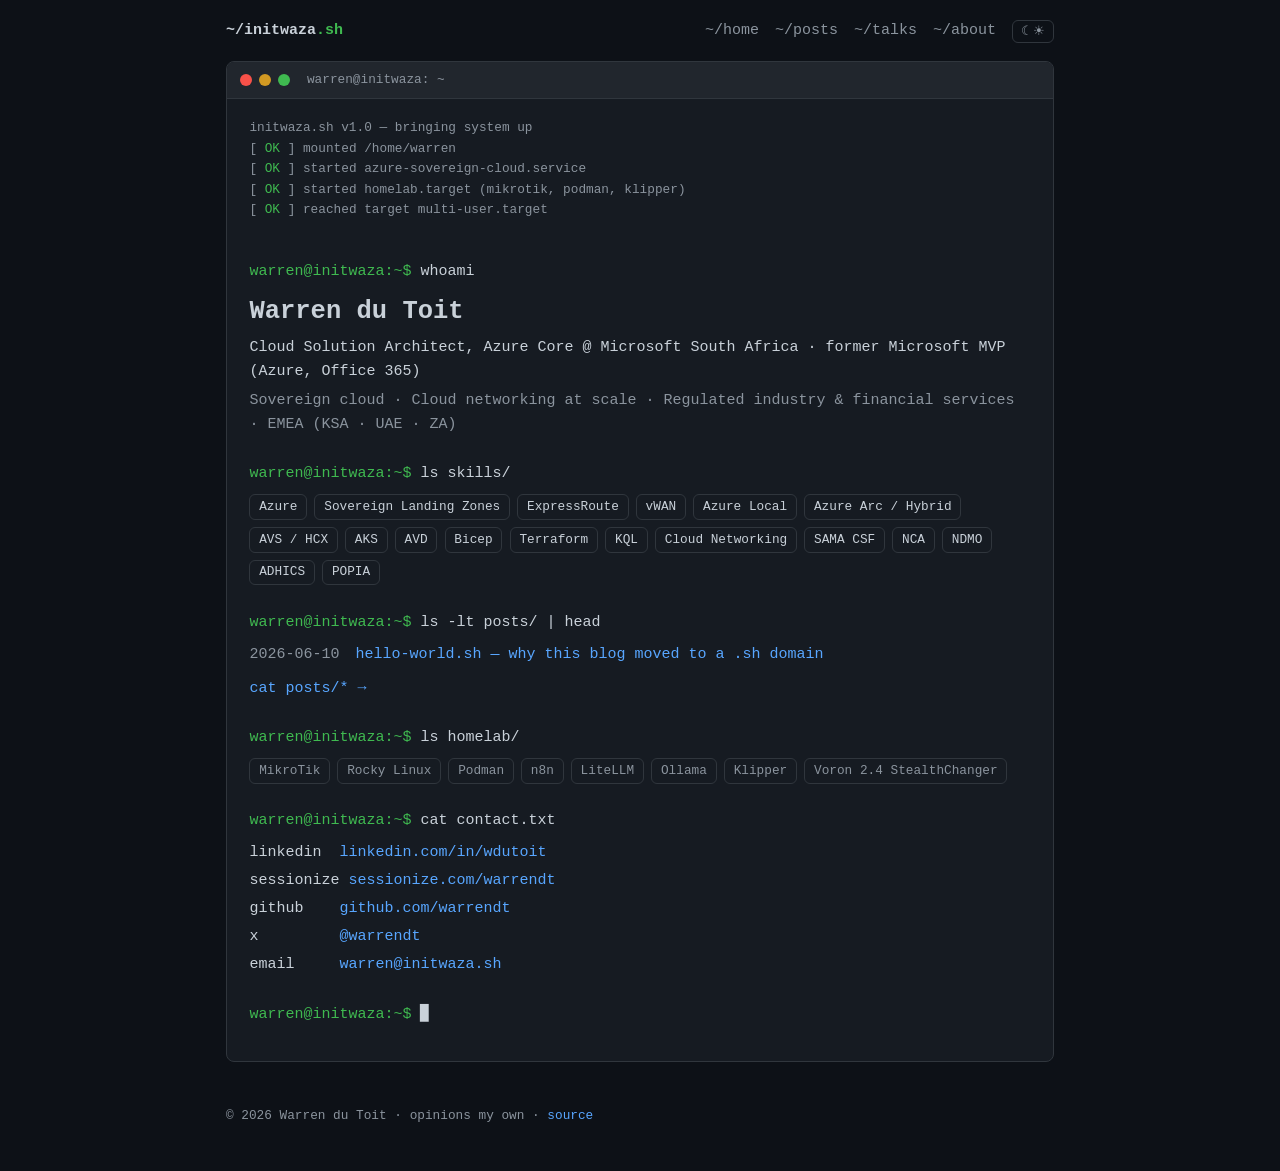
==== index.html @ b33e2260 "init: initwaza.sh" ====
<!DOCTYPE html>
<html lang="en">
<head>
  <meta charset="utf-8">
  <meta name="viewport" content="width=device-width, initial-scale=1">
  <title>initwaza.sh — Warren du Toit</title>
  <meta name="description" content="Warren du Toit — Cloud Solution Architect at Microsoft South Africa. Sovereign cloud, Azure networking at scale, homelab, Klipper 3D printing.">
  <meta name="theme-color" content="#0d1117">
  <meta property="og:title" content="initwaza.sh — Warren du Toit">
  <meta property="og:description" content="Sovereign cloud · Azure networking · homelab · 3D printing">
  <meta property="og:type" content="website">
  <meta property="og:url" content="https://initwaza.sh/">
  <link rel="icon" href="data:image/svg+xml,<svg xmlns=%22http://www.w3.org/2000/svg%22 viewBox=%220 0 100 100%22><text y=%22.9em%22 font-size=%2290%22>💾</text></svg>">
  <link rel="stylesheet" href="assets/css/style.css">
</head>
<body>

<header class="site-header">
  <a class="logo" href="/">~/initwaza<span class="ext">.sh</span></a>
  <nav>
    <a href="/">~/home</a>
    <a href="/posts.html">~/posts</a>
    <a href="/talks.html">~/talks</a>
    <a href="/about.html">~/about</a>
    <button id="theme-toggle" aria-label="Toggle dark/light theme" title="export TERM=light">☾☀</button>
  </nav>
</header>

<main>
  <div class="term" role="presentation">
    <div class="term-bar">
      <span class="dot r"></span><span class="dot y"></span><span class="dot g"></span>
      <span class="term-title">warren@initwaza: ~</span>
    </div>

    <div id="boot" class="boot" aria-hidden="true"></div>

    <div id="tty" class="tty">

      <p class="prompt">warren@initwaza:~$ <span class="cmd">whoami</span></p>
      <h1>Warren du Toit</h1>
      <p class="sub">Cloud Solution Architect, Azure Core @ Microsoft South Africa · former Microsoft MVP (Azure, Office 365)</p>
      <p class="tagline">Sovereign cloud · Cloud networking at scale · Regulated industry &amp; financial services · EMEA (KSA · UAE · ZA)</p>

      <p class="prompt">warren@initwaza:~$ <span class="cmd">ls skills/</span></p>
      <ul class="tags">
        <li>Azure</li><li>Sovereign Landing Zones</li><li>ExpressRoute</li><li>vWAN</li>
        <li>Azure Local</li><li>Azure Arc / Hybrid</li><li>AVS / HCX</li><li>AKS</li><li>AVD</li>
        <li>Bicep</li><li>Terraform</li><li>KQL</li><li>Cloud Networking</li>
        <li>SAMA CSF</li><li>NCA</li><li>NDMO</li><li>ADHICS</li><li>POPIA</li>
      </ul>

      <p class="prompt">warren@initwaza:~$ <span class="cmd">ls -lt posts/ | head</span></p>
      <ul class="post-list">
        <li>
          <time datetime="2026-06-10">2026-06-10</time>
          <a href="/posts/hello-world.html">hello-world.sh — why this blog moved to a .sh domain</a>
        </li>
        <!-- newest posts on top; copy the <li> block above for each new post -->
      </ul>
      <p class="more"><a href="/posts.html">cat posts/* →</a></p>

      <p class="prompt">warren@initwaza:~$ <span class="cmd">ls homelab/</span></p>
      <ul class="tags dim">
        <li>MikroTik</li><li>Rocky Linux</li><li>Podman</li><li>n8n</li>
        <li>LiteLLM</li><li>Ollama</li><li>Klipper</li><li>Voron 2.4 StealthChanger</li>
      </ul>

      <p class="prompt">warren@initwaza:~$ <span class="cmd">cat contact.txt</span></p>
      <ul class="contact">
        <li>linkedin&nbsp;&nbsp;<a href="https://linkedin.com/in/wdutoit">linkedin.com/in/wdutoit</a></li>
        <li>sessionize&nbsp;<a href="https://sessionize.com/warrendt/">sessionize.com/warrendt</a></li>
        <li>github&nbsp;&nbsp;&nbsp;&nbsp;<a href="https://github.com/warrendt">github.com/warrendt</a></li>
        <li>x&nbsp;&nbsp;&nbsp;&nbsp;&nbsp;&nbsp;&nbsp;&nbsp;&nbsp;<a href="https://x.com/warrendt">@warrendt</a></li>
        <li>email&nbsp;&nbsp;&nbsp;&nbsp;&nbsp;<a href="mailto:warren@initwaza.sh">warren@initwaza.sh</a></li>
      </ul>

      <p class="prompt">warren@initwaza:~$ <span class="cursor">▊</span></p>
    </div>
  </div>
</main>

<footer>
  <p>© 2026 Warren du Toit · opinions my own · <a href="https://github.com/warrendt/initwaza.sh">source</a></p>
</footer>

<script src="assets/js/main.js"></script>
</body>
</html>
---- assets/css/style.css ----
/* initwaza.sh — terminal theme
   dark = default (GitHub-dark adjacent), light via [data-theme="light"] */

:root {
  --bg: #0d1117;
  --panel: #161b22;
  --bar: #21262d;
  --border: #30363d;
  --fg: #c9d1d9;
  --dim: #8b949e;
  --green: #3fb950;
  --amber: #d29922;
  --red: #f85149;
  --link: #58a6ff;
  --prompt: #3fb950;
  --mono: "JetBrains Mono", ui-monospace, SFMono-Regular, Menlo, Consolas, "Liberation Mono", monospace;
}

[data-theme="light"] {
  --bg: #f6f8fa;
  --panel: #ffffff;
  --bar: #eaeef2;
  --border: #d0d7de;
  --fg: #1f2328;
  --dim: #57606a;
  --green: #1a7f37;
  --amber: #9a6700;
  --red: #cf222e;
  --link: #0969da;
  --prompt: #1a7f37;
}

* { box-sizing: border-box; }

html { color-scheme: dark; }
[data-theme="light"] { color-scheme: light; }

body {
  margin: 0;
  background: var(--bg);
  color: var(--fg);
  font-family: var(--mono);
  font-size: 15px;
  line-height: 1.6;
}

a { color: var(--link); text-decoration: none; }
a:hover { text-decoration: underline; }
a:focus-visible, button:focus-visible {
  outline: 2px solid var(--link);
  outline-offset: 2px;
}

/* header / nav */
.site-header {
  display: flex;
  justify-content: space-between;
  align-items: center;
  flex-wrap: wrap;
  gap: .5rem 1rem;
  max-width: 860px;
  margin: 0 auto;
  padding: 1.2rem 1rem .6rem;
}
.logo { color: var(--fg); font-weight: 700; }
.logo .ext { color: var(--green); }
.site-header nav { display: flex; align-items: center; gap: 1rem; flex-wrap: wrap; }
.site-header nav a { color: var(--dim); }
.site-header nav a:hover { color: var(--fg); text-decoration: none; }
#theme-toggle {
  background: none;
  border: 1px solid var(--border);
  border-radius: 6px;
  color: var(--dim);
  font-family: inherit;
  cursor: pointer;
  padding: .15rem .5rem;
}

/* terminal window */
main { max-width: 860px; margin: 0 auto; padding: .5rem 1rem 2rem; }
.term {
  background: var(--panel);
  border: 1px solid var(--border);
  border-radius: 8px;
  overflow: hidden;
}
.term-bar {
  display: flex;
  align-items: center;
  gap: .45rem;
  background: var(--bar);
  border-bottom: 1px solid var(--border);
  padding: .5rem .8rem;
}
.dot { width: 12px; height: 12px; border-radius: 50%; display: inline-block; }
.dot.r { background: var(--red); }
.dot.y { background: var(--amber); }
.dot.g { background: var(--green); }
.term-title { margin-left: .6rem; color: var(--dim); font-size: .85em; }

.tty { padding: 1.2rem 1.4rem 1.6rem; }

/* boot sequence */
.boot { padding: 1.2rem 1.4rem 0; color: var(--dim); font-size: .85em; }
.boot .ok { color: var(--green); }
.boot:empty { padding: 0; }

/* prompt lines */
.prompt { color: var(--prompt); margin: 1.6rem 0 .5rem; }
.prompt:first-child { margin-top: 0; }
.prompt .cmd { color: var(--fg); }
.cursor { animation: blink 1.1s steps(1) infinite; color: var(--fg); }
@keyframes blink { 50% { opacity: 0; } }
@media (prefers-reduced-motion: reduce) {
  .cursor { animation: none; }
}

h1 { font-size: 1.7em; margin: .2rem 0; }
h2 { font-size: 1.2em; margin: .2rem 0; }
.sub { margin: 0; color: var(--fg); }
.tagline { margin: .3rem 0 0; color: var(--dim); }

/* skill / homelab chips */
.tags { list-style: none; padding: 0; margin: 0; display: flex; flex-wrap: wrap; gap: .45rem; }
.tags li {
  border: 1px solid var(--border);
  border-radius: 6px;
  padding: .1rem .55rem;
  font-size: .85em;
}
.tags.dim li { color: var(--dim); }

/* post list */
.post-list { list-style: none; padding: 0; margin: 0; }
.post-list li { margin: .35rem 0; display: flex; gap: 1rem; flex-wrap: wrap; }
.post-list time { color: var(--dim); white-space: nowrap; }
.more { margin: .6rem 0 0; }

/* contact */
.contact { list-style: none; padding: 0; margin: 0; }
.contact li { margin: .25rem 0; }

/* article pages */
article { max-width: 70ch; }
article p, article li { color: var(--fg); }
article code {
  background: var(--bar);
  border: 1px solid var(--border);
  border-radius: 4px;
  padding: .05rem .35rem;
  font-size: .9em;
}
article pre {
  background: var(--bg);
  border: 1px solid var(--border);
  border-radius: 8px;
  padding: 1rem;
  overflow-x: auto;
}
article pre code { background: none; border: none; padding: 0; }
article blockquote {
  border-left: 3px solid var(--border);
  margin: 1rem 0;
  padding: .2rem 1rem;
  color: var(--dim);
}

footer {
  max-width: 860px;
  margin: 0 auto;
  padding: 0 1rem 2rem;
  color: var(--dim);
  font-size: .85em;
}

@media (max-width: 600px) {
  body { font-size: 14px; }
  .tty { padding: 1rem; }
}
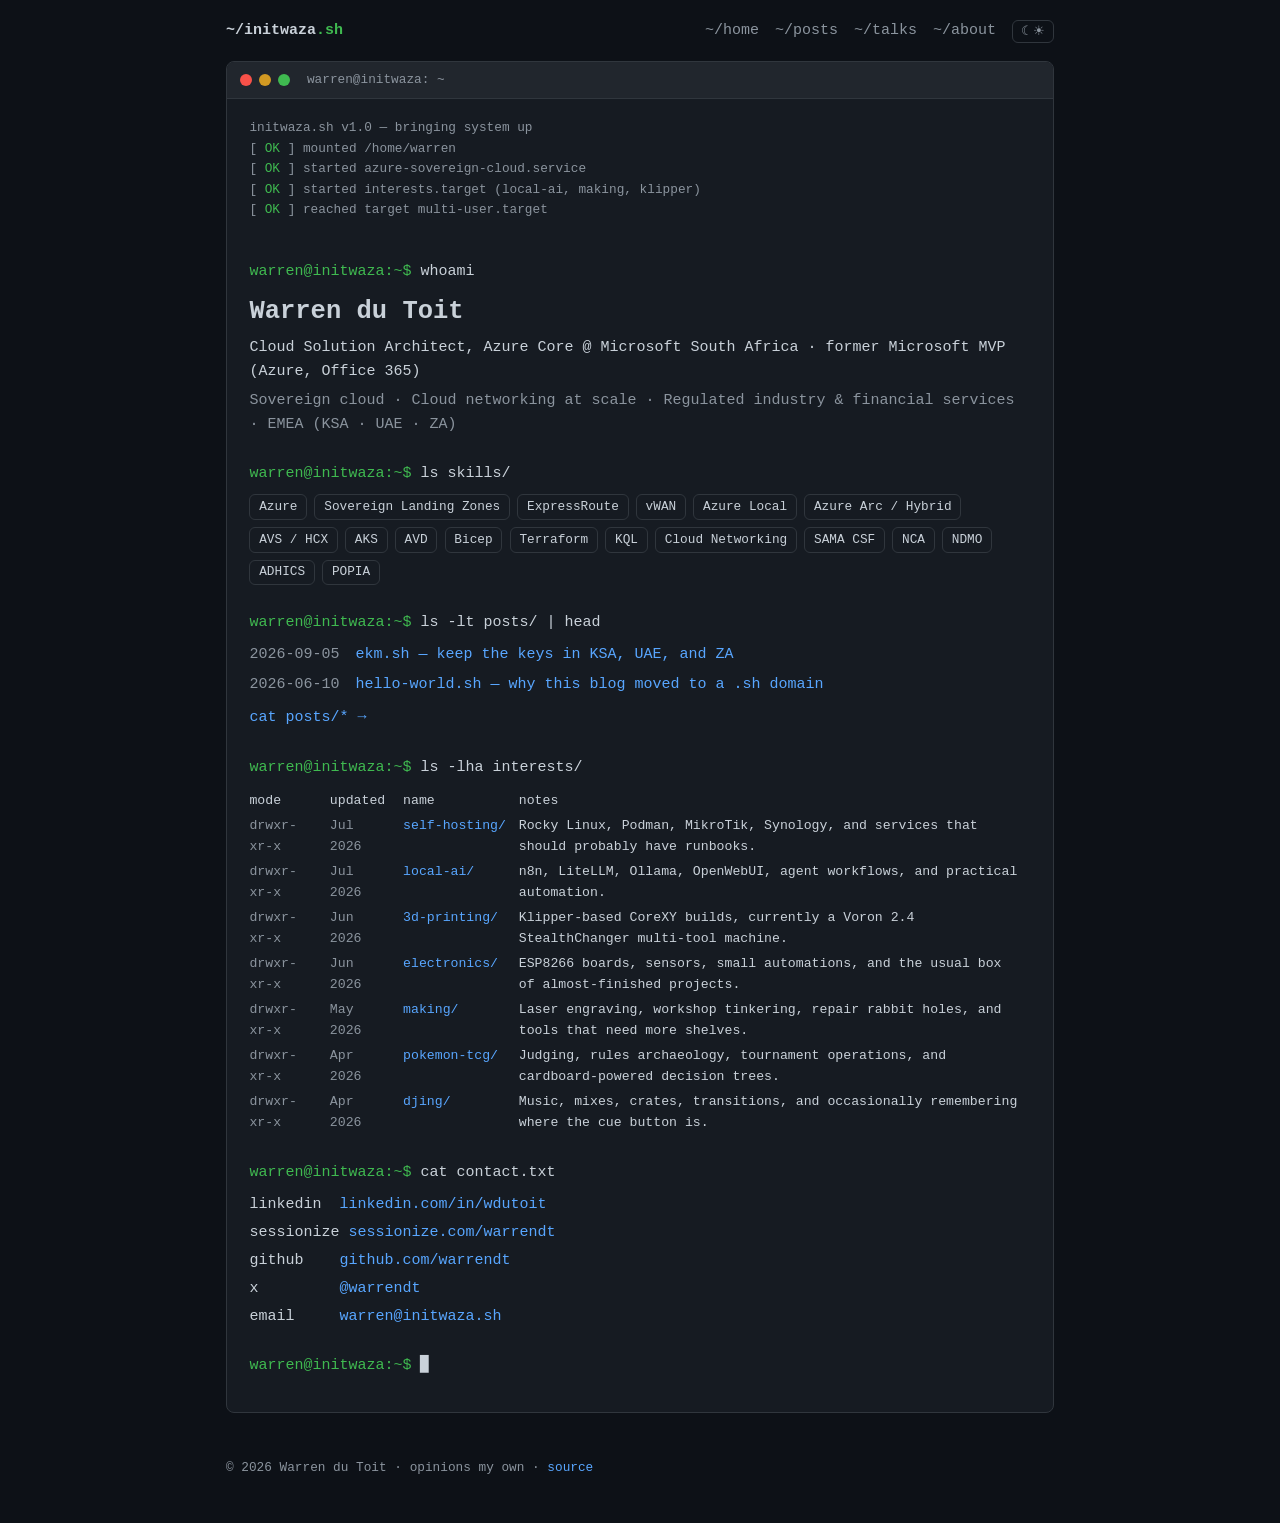
==== commit dd4d9fe0: "Add interests listing, GA, and EKM post Rename homelab to an ls-style interests directory, add Googl" ====
--- a/index.html
+++ b/index.html
@@ -3,11 +3,19 @@
 <head>
   <meta charset="utf-8">
   <meta name="viewport" content="width=device-width, initial-scale=1">
+  <!-- Google tag (gtag.js) -->
+  <script async src="https://www.googletagmanager.com/gtag/js?id=G-8K72MTVLYD"></script>
+  <script>
+    window.dataLayer = window.dataLayer || [];
+    function gtag(){dataLayer.push(arguments);}
+    gtag('js', new Date());
+    gtag('config', 'G-8K72MTVLYD');
+  </script>
   <title>initwaza.sh — Warren du Toit</title>
-  <meta name="description" content="Warren du Toit — Cloud Solution Architect at Microsoft South Africa. Sovereign cloud, Azure networking at scale, homelab, Klipper 3D printing.">
+  <meta name="description" content="Warren du Toit — Cloud Solution Architect at Microsoft South Africa. Sovereign cloud, Azure networking at scale, local AI, making, and 3D printing.">
   <meta name="theme-color" content="#0d1117">
   <meta property="og:title" content="initwaza.sh — Warren du Toit">
-  <meta property="og:description" content="Sovereign cloud · Azure networking · homelab · 3D printing">
+  <meta property="og:description" content="Sovereign cloud · Azure networking · local AI · making · 3D printing">
   <meta property="og:type" content="website">
   <meta property="og:url" content="https://initwaza.sh/">
   <link rel="icon" href="data:image/svg+xml,<svg xmlns=%22http://www.w3.org/2000/svg%22 viewBox=%220 0 100 100%22><text y=%22.9em%22 font-size=%2290%22>💾</text></svg>">
@@ -53,6 +61,10 @@
       <p class="prompt">warren@initwaza:~$ <span class="cmd">ls -lt posts/ | head</span></p>
       <ul class="post-list">
         <li>
+          <time datetime="2026-09-05">2026-09-05</time>
+          <a href="/posts/ekm-managed-hsm.html">ekm.sh — keep the keys in KSA, UAE, and ZA</a>
+        </li>
+        <li>
           <time datetime="2026-06-10">2026-06-10</time>
           <a href="/posts/hello-world.html">hello-world.sh — why this blog moved to a .sh domain</a>
         </li>
@@ -60,11 +72,61 @@
       </ul>
       <p class="more"><a href="/posts.html">cat posts/* →</a></p>
 
-      <p class="prompt">warren@initwaza:~$ <span class="cmd">ls homelab/</span></p>
-      <ul class="tags dim">
-        <li>MikroTik</li><li>Rocky Linux</li><li>Podman</li><li>n8n</li>
-        <li>LiteLLM</li><li>Ollama</li><li>Klipper</li><li>Voron 2.4 StealthChanger</li>
-      </ul>
+      <p class="prompt">warren@initwaza:~$ <span class="cmd">ls -lha interests/</span></p>
+      <table class="interest-list" aria-label="Interests">
+        <thead>
+          <tr>
+            <th scope="col">mode</th>
+            <th scope="col">updated</th>
+            <th scope="col">name</th>
+            <th scope="col">notes</th>
+          </tr>
+        </thead>
+        <tbody>
+          <tr>
+            <td>drwxr-xr-x</td>
+            <td><time datetime="2026-07">Jul 2026</time></td>
+            <td>self-hosting/</td>
+            <td>Rocky Linux, Podman, MikroTik, Synology, and services that should probably have runbooks.</td>
+          </tr>
+          <tr>
+            <td>drwxr-xr-x</td>
+            <td><time datetime="2026-07">Jul 2026</time></td>
+            <td>local-ai/</td>
+            <td>n8n, LiteLLM, Ollama, OpenWebUI, agent workflows, and practical automation.</td>
+          </tr>
+          <tr>
+            <td>drwxr-xr-x</td>
+            <td><time datetime="2026-06">Jun 2026</time></td>
+            <td>3d-printing/</td>
+            <td>Klipper-based CoreXY builds, currently a Voron 2.4 StealthChanger multi-tool machine.</td>
+          </tr>
+          <tr>
+            <td>drwxr-xr-x</td>
+            <td><time datetime="2026-06">Jun 2026</time></td>
+            <td>electronics/</td>
+            <td>ESP8266 boards, sensors, small automations, and the usual box of almost-finished projects.</td>
+          </tr>
+          <tr>
+            <td>drwxr-xr-x</td>
+            <td><time datetime="2026-05">May 2026</time></td>
+            <td>making/</td>
+            <td>Laser engraving, workshop tinkering, repair rabbit holes, and tools that need more shelves.</td>
+          </tr>
+          <tr>
+            <td>drwxr-xr-x</td>
+            <td><time datetime="2026-04">Apr 2026</time></td>
+            <td>pokemon-tcg/</td>
+            <td>Judging, rules archaeology, tournament operations, and cardboard-powered decision trees.</td>
+          </tr>
+          <tr>
+            <td>drwxr-xr-x</td>
+            <td><time datetime="2026-04">Apr 2026</time></td>
+            <td>djing/</td>
+            <td>Music, mixes, crates, transitions, and occasionally remembering where the cue button is.</td>
+          </tr>
+        </tbody>
+      </table>
 
       <p class="prompt">warren@initwaza:~$ <span class="cmd">cat contact.txt</span></p>
       <ul class="contact">
--- a/assets/css/style.css
+++ b/assets/css/style.css
@@ -121,7 +121,7 @@
 .sub { margin: 0; color: var(--fg); }
 .tagline { margin: .3rem 0 0; color: var(--dim); }
 
-/* skill / homelab chips */
+/* skill chips */
 .tags { list-style: none; padding: 0; margin: 0; display: flex; flex-wrap: wrap; gap: .45rem; }
 .tags li {
   border: 1px solid var(--border);
@@ -130,6 +130,31 @@
   font-size: .85em;
 }
 .tags.dim li { color: var(--dim); }
+
+/* ls-style interests listing */
+.interest-list {
+  width: 100%;
+  border-collapse: collapse;
+  color: var(--dim);
+  font-size: .88em;
+}
+.interest-list th {
+  color: var(--fg);
+  font-weight: 400;
+  text-align: left;
+}
+.interest-list th,
+.interest-list td {
+  padding: .12rem .8rem .12rem 0;
+  vertical-align: top;
+}
+.interest-list td:nth-child(3) {
+  color: var(--link);
+  white-space: nowrap;
+}
+.interest-list td:nth-child(4) {
+  color: var(--fg);
+}
 
 /* post list */
 .post-list { list-style: none; padding: 0; margin: 0; }
@@ -177,4 +202,26 @@
 @media (max-width: 600px) {
   body { font-size: 14px; }
   .tty { padding: 1rem; }
-}
+  .interest-list,
+  .interest-list thead,
+  .interest-list tbody,
+  .interest-list tr,
+  .interest-list th,
+  .interest-list td {
+    display: block;
+  }
+  .interest-list thead {
+    display: none;
+  }
+  .interest-list tr {
+    margin: 0 0 .7rem;
+  }
+  .interest-list td {
+    padding: 0;
+  }
+  .interest-list td:nth-child(1),
+  .interest-list td:nth-child(2) {
+    display: inline;
+    margin-right: .5rem;
+  }
+}
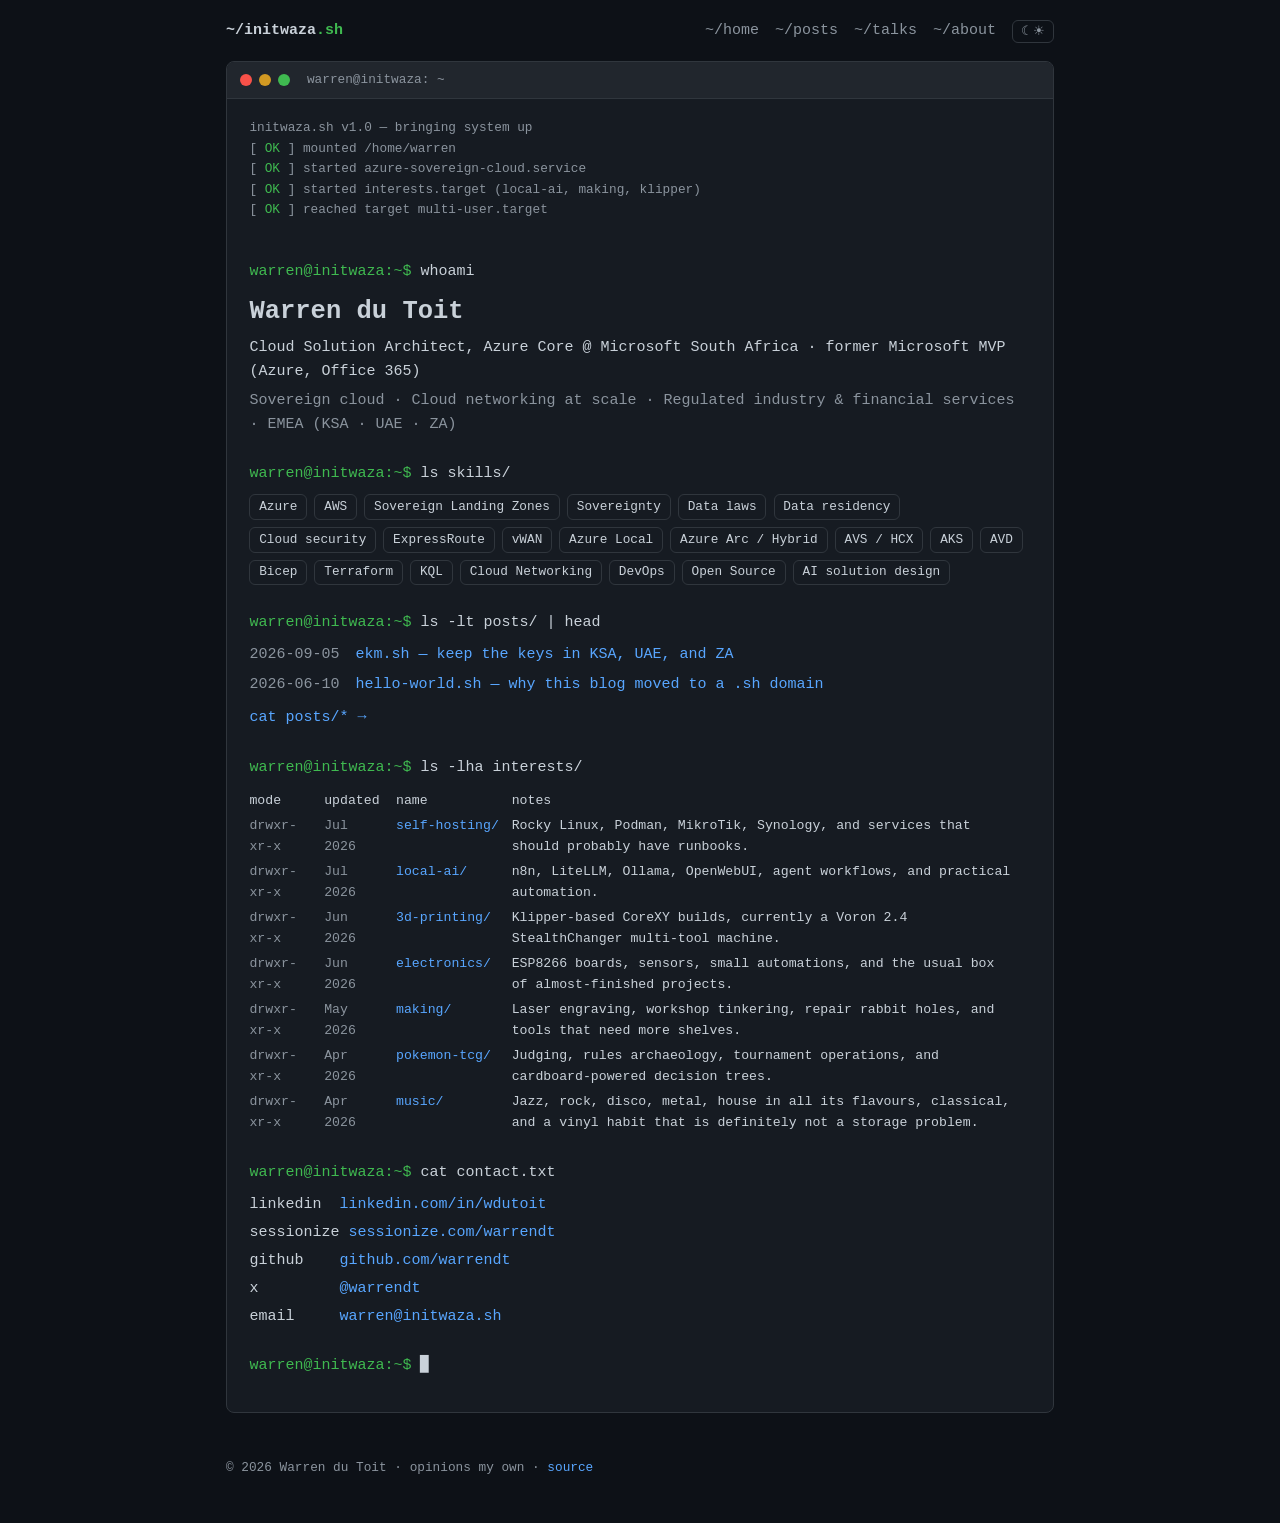
==== commit f9b9a6e6: "Update skills, music interests, and talks Replace named-framework skill chips with sovereignty, data" ====
--- a/index.html
+++ b/index.html
@@ -52,10 +52,12 @@
 
       <p class="prompt">warren@initwaza:~$ <span class="cmd">ls skills/</span></p>
       <ul class="tags">
-        <li>Azure</li><li>Sovereign Landing Zones</li><li>ExpressRoute</li><li>vWAN</li>
-        <li>Azure Local</li><li>Azure Arc / Hybrid</li><li>AVS / HCX</li><li>AKS</li><li>AVD</li>
+        <li>Azure</li><li>AWS</li><li>Sovereign Landing Zones</li><li>Sovereignty</li>
+        <li>Data laws</li><li>Data residency</li><li>Cloud security</li>
+        <li>ExpressRoute</li><li>vWAN</li><li>Azure Local</li><li>Azure Arc / Hybrid</li>
+        <li>AVS / HCX</li><li>AKS</li><li>AVD</li>
         <li>Bicep</li><li>Terraform</li><li>KQL</li><li>Cloud Networking</li>
-        <li>SAMA CSF</li><li>NCA</li><li>NDMO</li><li>ADHICS</li><li>POPIA</li>
+        <li>DevOps</li><li>Open Source</li><li>AI solution design</li>
       </ul>
 
       <p class="prompt">warren@initwaza:~$ <span class="cmd">ls -lt posts/ | head</span></p>
@@ -122,8 +124,8 @@
           <tr>
             <td>drwxr-xr-x</td>
             <td><time datetime="2026-04">Apr 2026</time></td>
-            <td>djing/</td>
-            <td>Music, mixes, crates, transitions, and occasionally remembering where the cue button is.</td>
+            <td>music/</td>
+            <td>Jazz, rock, disco, metal, house in all its flavours, classical, and a vinyl habit that is definitely not a storage problem.</td>
           </tr>
         </tbody>
       </table>
--- a/assets/css/style.css
+++ b/assets/css/style.css
@@ -160,6 +160,7 @@
 .post-list { list-style: none; padding: 0; margin: 0; }
 .post-list li { margin: .35rem 0; display: flex; gap: 1rem; flex-wrap: wrap; }
 .post-list time { color: var(--dim); white-space: nowrap; }
+.post-list span { color: var(--fg); }
 .more { margin: .6rem 0 0; }
 
 /* contact */
